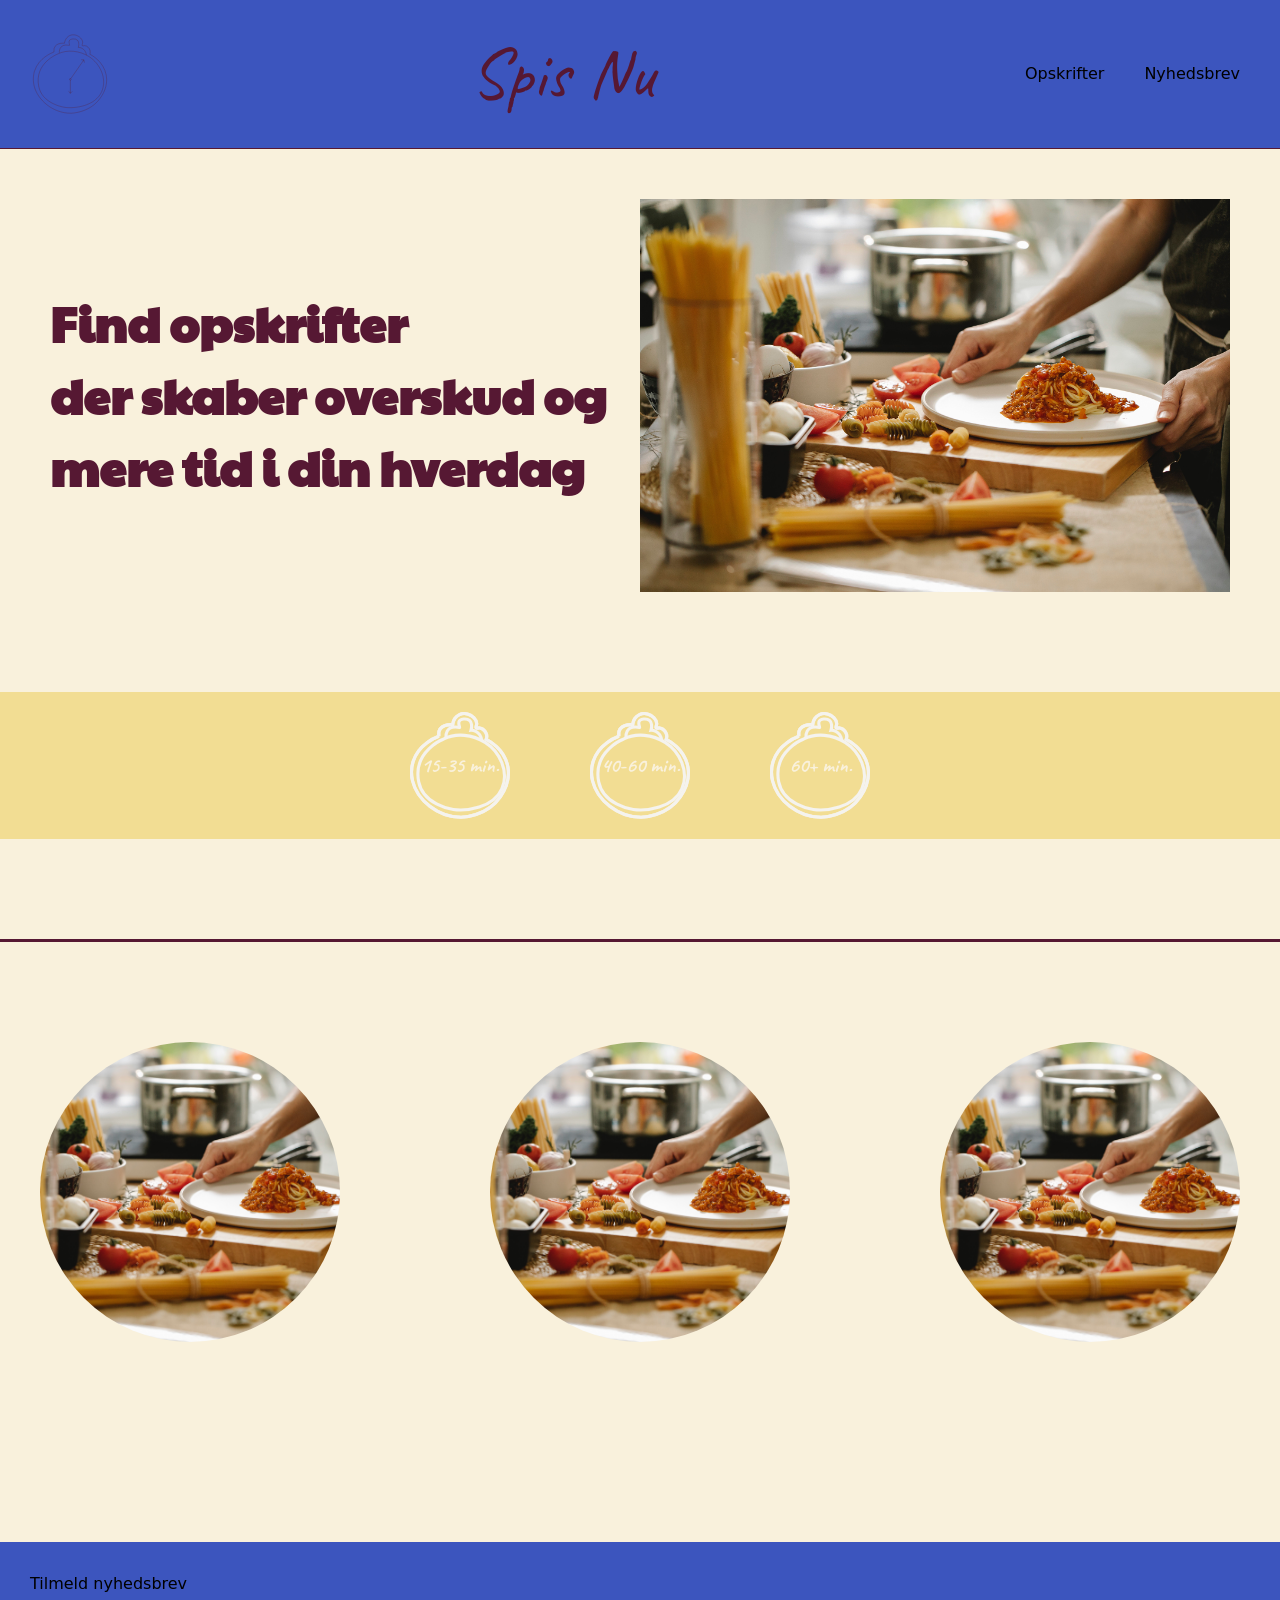
==== index.html @ bd904150 "forside v1" ====
<!DOCTYPE html>
<html lang="da">

<head>
    <meta charset="UTF-8">
    <meta name="viewport" content="width=device-width, initial-scale=1.0">

    <link rel="stylesheet" href="css/style.css">
    <link rel="stylesheet" href="css/global.css">

    <script src="javascript/index.js" defer></script>
    <script src="javascript/burger.js" defer></script>

    <link rel="preconnect" href="https://fonts.googleapis.com">
    <link rel="preconnect" href="https://fonts.gstatic.com" crossorigin>
    <link href="https://fonts.googleapis.com/css2?family=Caveat:wght@400..700&display=swap" rel="stylesheet">

    <link rel="preconnect" href="https://fonts.googleapis.com">
    <link rel="preconnect" href="https://fonts.gstatic.com" crossorigin>
    <link href="https://fonts.googleapis.com/css2?family=Paytone+One&display=swap" rel="stylesheet">

    <title>Forside</title>
</head>

<body>

    <header>

        <div class="header">
            <a href="index.html">
                <img class="logo" src="logo.svg" alt="Logo">
            </a>

            <div class="logotype">
                Spis Nu
            </div>

            <nav>
                <ul class="menu">
                    <li>Opskrifter</li>
                    <li>Nyhedsbrev</li>
                </ul>

                <button class="burger" aria-label="menu">
                    <span class="line"></span>
                    <span class="line"></span>
                    <span class="line"></span>
                </button>
            </nav>

        </div>

    </header>


    <main>

        <div class="grid_forside_1">
            <div class="forside_img">
                <img src="img/forside_billede.webp" alt="billede">
            </div>

            <div class="tekst_forside">
                <h1>Find opskrifter <br> der skaber overskud og <br> mere tid i din hverdag</h1>
            </div>

        </div>


        <div class="flex_tid">



            <div class="tid">
                <img src="img/urminusviser.svg" alt="urskive">
                <p>15-35 min.</p>
            </div>

            <div class="tid">
                <img src="img/urminusviser.svg" alt="urskive">
                <p>40-60 min.</p>
            </div>

            <div class="tid">
                <img src="img/urminusviser.svg" alt="urskive">
                <p>60+ min.</p>
            </div>

        </div>

        <div class="streg">
        </div>

        <div class="forside_retter">

            <div>
                <img src="img/forside_billede.webp" alt="billede">
            </div>

            <div>
                <img src="img/forside_billede.webp" alt="billede">
            </div>

            <div>
                <img src="img/forside_billede.webp" alt="billede">
            </div>

        </div>

    </main>


    <footer>
        <p>Tilmeld nyhedsbrev</p>
    </footer>

</body>

</html>
---- css/style.css ----
/* FORSIDE */

.grid_forside_1 {
  display: grid;
  grid-template-columns: 1fr 1fr;
  margin-block: 50px;
  margin-inline: 50px;
}

.forside_img {
  grid-column: 2;
  grid-row: 1;
}

.tekst_forside {
  grid-column: 1;
  grid-row: 1;
  font-family: Paytone One;
  font-size: 1.5rem;
  font-weight: 200;
  color: var(--PlumColor);
  align-self: center;
}

.flex_tid {
  background-color: var(--SingeviewBoxColor);
  display: flex;
  justify-content: center;
  padding: 20px;
  margin-block: 100px;
}

.tid {
  width: 100px;
  display: grid;
  grid-template-columns: 1fr;
  grid-template-rows: 1fr;
  margin-inline: 40px;
}

.tid img {
  grid-column: 1;
  grid-row: 1;
}

.tid p {
  grid-column: 1;
  grid-row: 1;
  align-content: center;
  justify-self: center;
  font-family: Caveat;
  font-size: 1.3rem;
  color: var(--BackgroundColor);
  font-weight: bold;
}

/* laver en farvet streg som en tom div */
.streg {
  background-color: var(--PlumColor);
  height: 3px;
  margin-block: 100px;
}

/* for at gøre billederne helt runde giver vi dem en border radius på 50%, men da billederne er rektangulære fra start skal vi også gøre dem kvadratiske for at få en perfekt rund cirkel, hvilket vi gør ved at give dem en fast højde og bredde */
.forside_retter img {
  border-radius: 50%;
  align-items: stretch;
  object-fit: cover;
  width: 300px;
  height: 300px;
  margin-inline: 75px;
}

.forside_retter {
  display: flex;
  justify-content: center;
  margin-bottom: 200px;
}
---- css/global.css ----
/* reset */

*,
::before,
::after {
  box-sizing: border-box;
  margin: 0;
  padding: 0;
}

html {
  interpolate-size: allow-keywords;
  font-family: system-ui, sans-serif;
  line-height: 1.5;
  -webkit-font-smoothing: antialiased;
}

h1,
h2 {
  line-height: 1.5;
}

p,
li {
  text-wrap: pretty;
}

img,
svg {
  display: block;
  width: 100%;
  height: auto;
}

label {
  display: block;
}

input,
button,
textarea,
select {
  font: inherit;
  color: inherit;
  background-color: transparent;
  font-size: max(1em, 16px);
}

textarea {
  resize: none;
  min-height: 4lh;
}

legend {
  padding: 0;
}

select,
::picker(select) {
  appearance: base-select;
}

/************************** farver ***********************/
:root {
  --BackgroundColor: #f9f1dc;
  --HeaderFooterColor: #3c55be;
  --CardColor: #e8e3f2;
  --ButtonColor: #1b3d2f;
  --SingeviewBoxColor: #f2dd93;
  --PlumColor: #561833;
}

/******************************* burgermenu ********************/

/* styling af burgermenu streger, og gør burgermenuen usynlig i desktop */
.burger {
  width: 30px;
  height: 20px;
  cursor: pointer;
  display: none;
}

.burger .line {
  display: block;
  width: 100%;
  height: 2px;
  background-color: var(--PlumColor);
  margin-bottom: 5px;
  transition: 0.2s linear;
}

@media (max-width: 800px) {
  .menu {
    display: none;
  }

  .burger {
    display: block;
    background-color: transparent;
    border: 0;
  }

  .burger.active .line:nth-child(1) {
    transform: rotate(45deg) translate(5px, 5px);
    transition: 0.2s linear;
  }

  .burger.active .line:nth-child(2) {
    opacity: 0;
    transition: 0.15s linear;
  }

  .burger.active .line:nth-child(3) {
    transform: rotate(-45deg) translate(5px, -5px);
    transition: 0.2s linear;
  }

  /* burgermenuen når den er foldet ud */
  nav.active .menu {
    display: block;
    background-color: var(--HeaderFooterColor);
    position: absolute;
    border: 1px solid var(--PlumColor);
    top: 80px;
    right: 10px;
    width: 40%;
    box-shadow: 0 10px 10px rgba(0, 0, 0, 0.1);
    z-index: 100;
    padding: 10px;
  }
}

/************************** fonte ***********************/

.caveat {
  font-family: "Caveat", cursive;
  font-optical-sizing: auto;
  font-weight: 600;
  font-style: bold;
}

.paytone-one-regular {
  font-family: "Paytone One", sans-serif;
  font-weight: 400;
  font-style: normal;
}

/************************** global styling ***********************/

/* header */
.logo {
  width: 80px;
  height: auto;
  align-items: center;
}

.header {
  position: sticky;
  top: 0;
  display: flex;
  justify-content: space-between;
  z-index: 1000;
  background-color: var(--HeaderFooterColor);
  padding: 20px;
  border-bottom: 0.5px solid var(--PlumColor);
}

nav li {
  list-style: none;
}

nav {
  align-content: center;
}

.logotype {
  font-family: "Caveat", cursive;
  font-size: 3rem;
  color: var(--PlumColor);
}

/* footer */
footer {
  background-color: var(--HeaderFooterColor);
  padding: 30px;
}

/* body */
body {
  background-color: var(--BackgroundColor);
}

@media (min-width: 800px) {
  /* header */
  nav ul {
    display: flex;
  }

  nav li {
    padding: 20px;
  }

  /* HUSK sæt "spis nu" i midten */
  .logotype {
    font-size: 4.5rem;
  }

  .logo {
    width: 100px;
    height: 108px;
  }
}
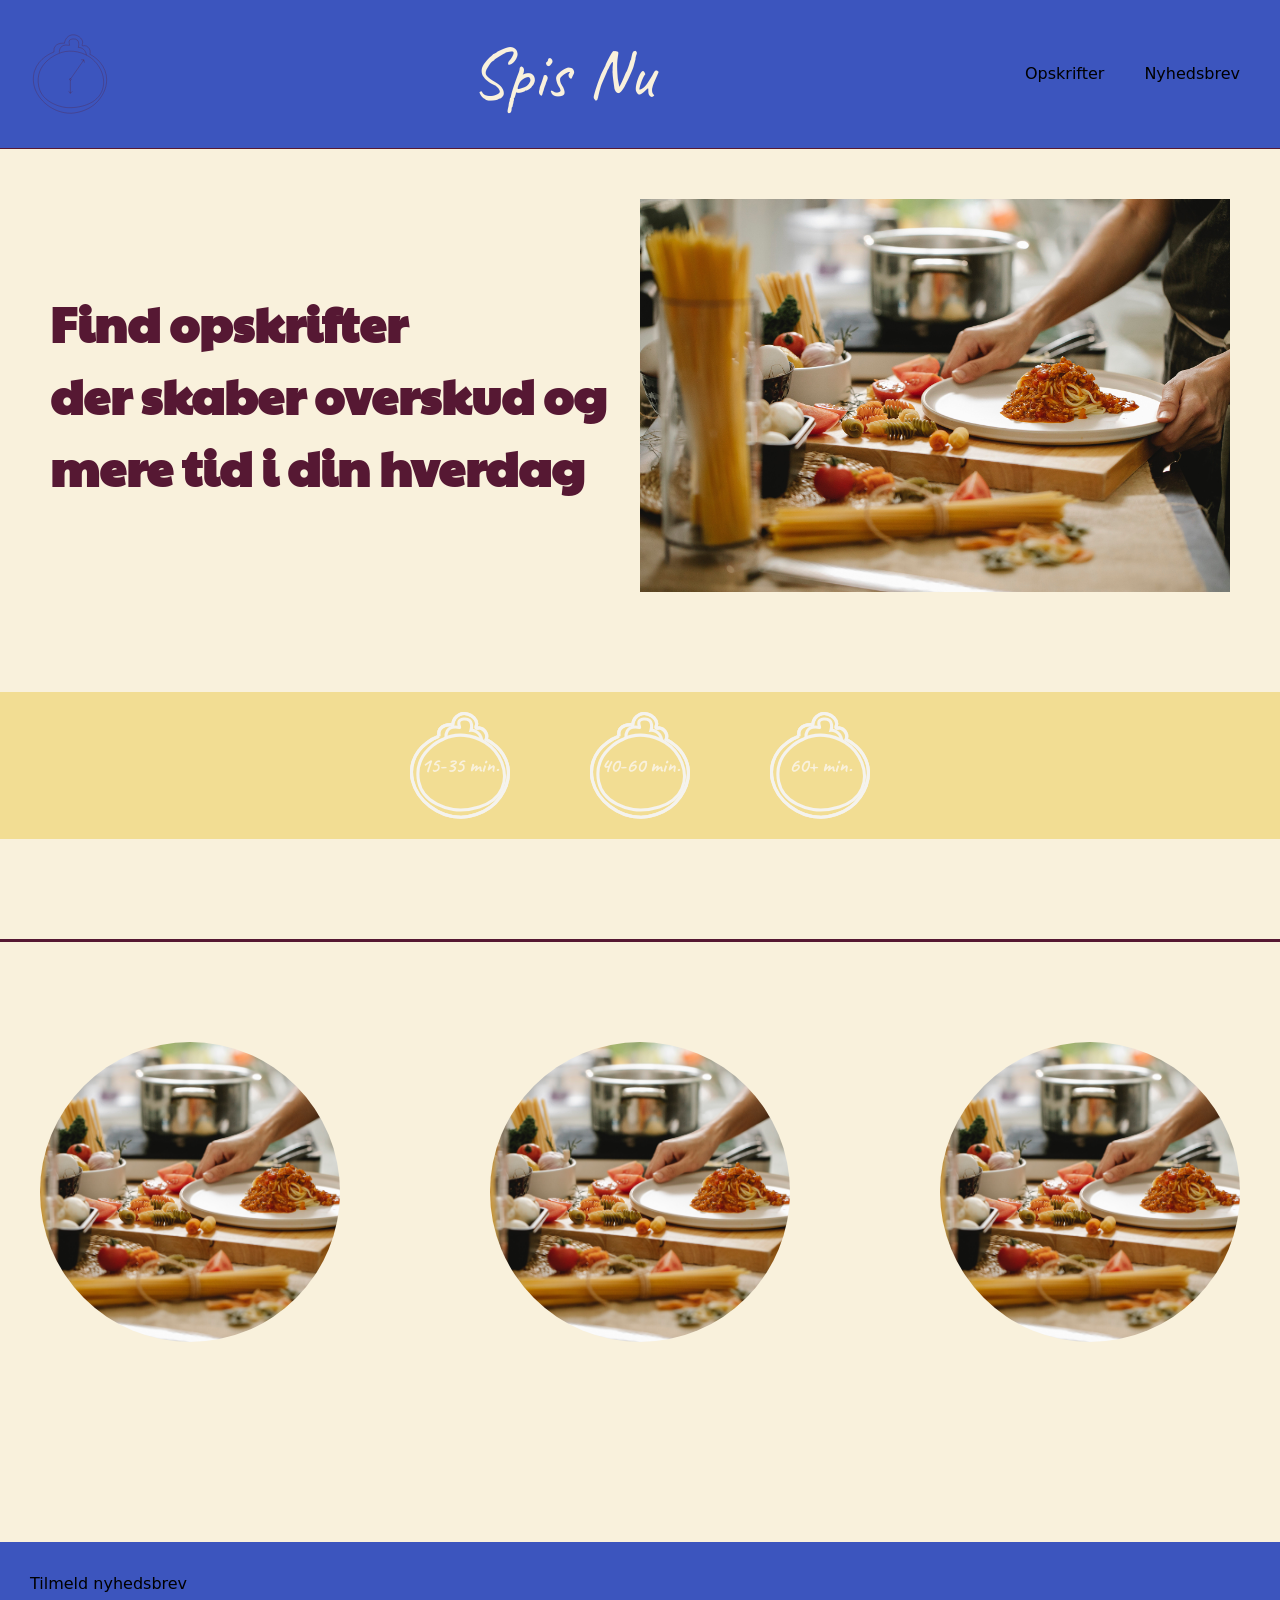
==== commit eff5930f: "anker tagstilføjet" ====
--- a/index.html
+++ b/index.html
@@ -37,7 +37,7 @@
 
             <nav>
                 <ul class="menu">
-                    <li>Opskrifter</li>
+                    <li> <a href="productlist.html"></a> Opskrifter</li>
                     <li>Nyhedsbrev</li>
                 </ul>
 
--- a/css/style.css
+++ b/css/style.css
@@ -76,3 +76,65 @@
   justify-content: center;
   margin-bottom: 200px;
 }
+
+/************************************* produktliste ***********************************/
+
+.produktliste-overskrift {
+  font-family: "Paytone One";
+  color: var(--PlumColor);
+  margin-block: 100px;
+  margin-inline: 50px;
+  font-size: 1.8rem;
+}
+
+.productlist_container {
+  margin-block: 50px;
+  margin-inline: 25px;
+  padding: 25px;
+}
+
+.product {
+  padding: 5px;
+  background-color: var(--SingeviewBoxColor);
+}
+
+.product h2 {
+  margin-block: 20px;
+  font-family: "Caveat", Cursive;
+  font-size: 1.3rem;
+  color: var(--PlumColor);
+}
+
+.filter-btn {
+  border: none;
+  width: 100px;
+  margin-inline: 20px;
+  cursor: pointer;
+  font-family: "Caveat", Cursive;
+  font-size: 1.4rem;
+  color: var(--PlumColor);
+}
+
+.btn_container {
+  justify-self: center;
+  margin-block: 50px;
+}
+
+@media (min-width: 800px) {
+  .productlist_container {
+    display: grid;
+    grid-template-columns: 1fr 1fr 1fr 1fr;
+    gap: 30px;
+  }
+
+  .btn_container {
+    justify-self: left;
+    margin-top: 100px;
+    margin-bottom: 50px;
+    margin-left: 50px;
+  }
+
+  .produktliste-overskrift {
+    font-size: 3rem;
+  }
+}
--- a/css/global.css
+++ b/css/global.css
@@ -176,7 +176,7 @@
 .logotype {
   font-family: "Caveat", cursive;
   font-size: 3rem;
-  color: var(--PlumColor);
+  color: var(--BackgroundColor);
 }
 
 /* footer */
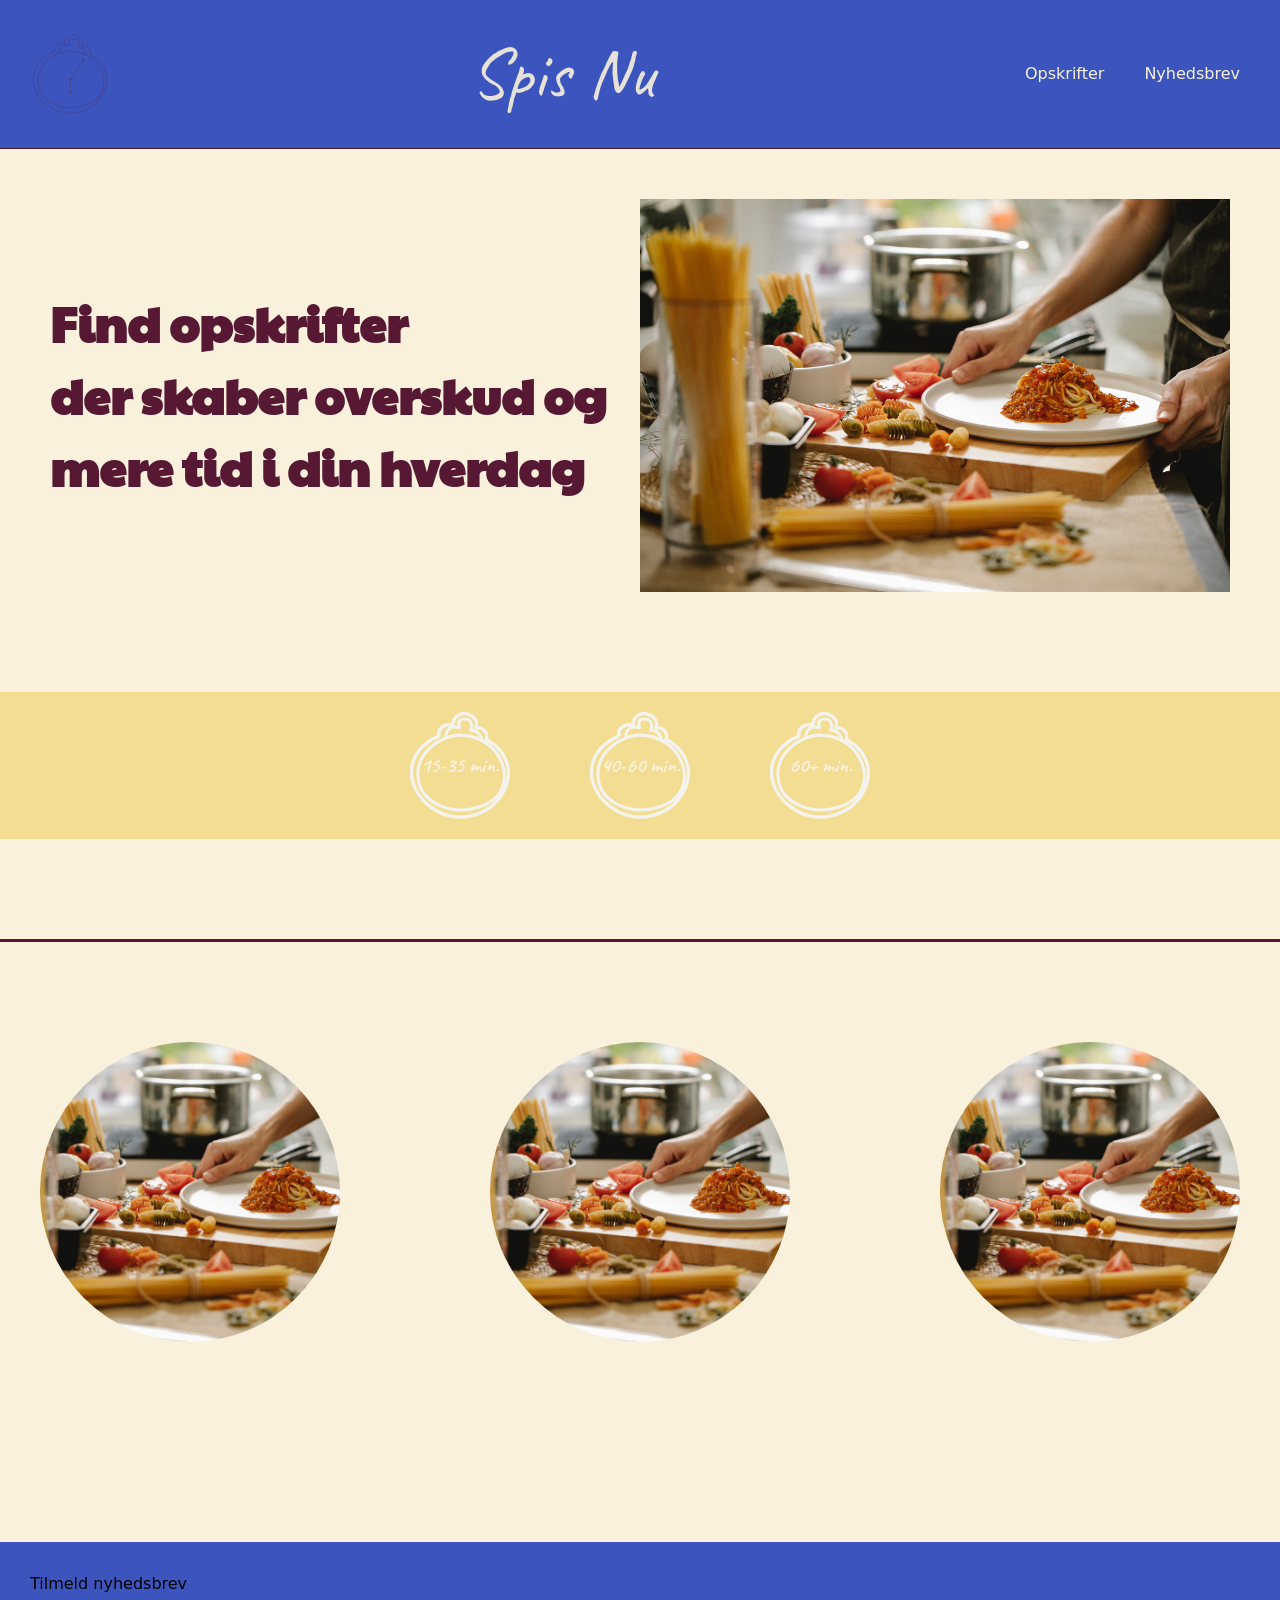
==== commit 0cf0da8d: "anker tags fikset" ====
--- a/index.html
+++ b/index.html
@@ -37,7 +37,7 @@
 
             <nav>
                 <ul class="menu">
-                    <li> <a href="productlist.html"></a> Opskrifter</li>
+                    <li> <a href="productlist.html"> Opskrifter</li></a>
                     <li>Nyhedsbrev</li>
                 </ul>
 
--- a/css/global.css
+++ b/css/global.css
@@ -173,10 +173,20 @@
   align-content: center;
 }
 
+.menu a {
+  text-decoration: none;
+  color: var(--BackgroundColor);
+}
+
+.menu li {
+  color: var(--BackgroundColor);
+}
+
 .logotype {
   font-family: "Caveat", cursive;
   font-size: 3rem;
   color: var(--BackgroundColor);
+  opacity: 0.9;
 }
 
 /* footer */
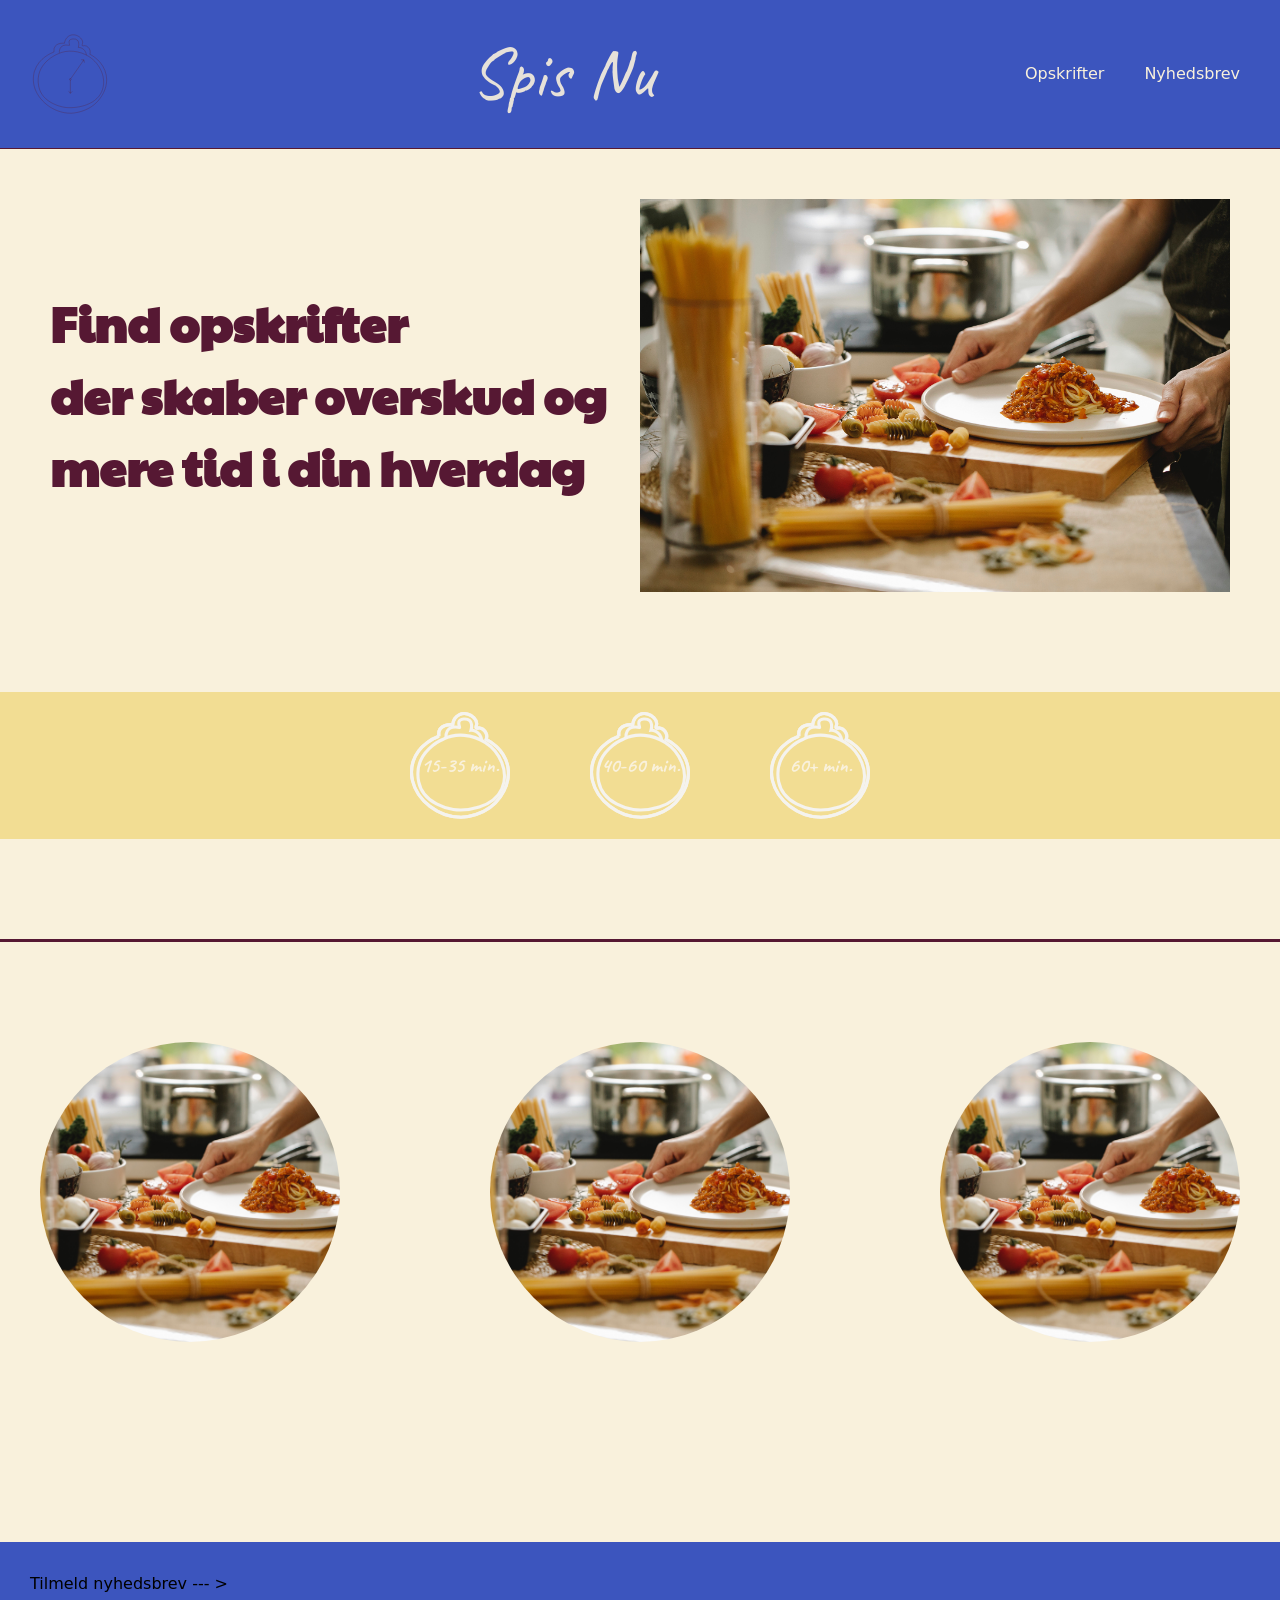
==== commit 418fc3ee: "klar til singleView" ====
--- a/index.html
+++ b/index.html
@@ -37,7 +37,7 @@
 
             <nav>
                 <ul class="menu">
-                    <li> <a href="productlist.html"> Opskrifter</li></a>
+                    <li>Opskrifter</li>
                     <li>Nyhedsbrev</li>
                 </ul>
 
@@ -111,7 +111,7 @@
 
 
     <footer>
-        <p>Tilmeld nyhedsbrev</p>
+        <p>Tilmeld nyhedsbrev --- > </p>
     </footer>
 
 </body>
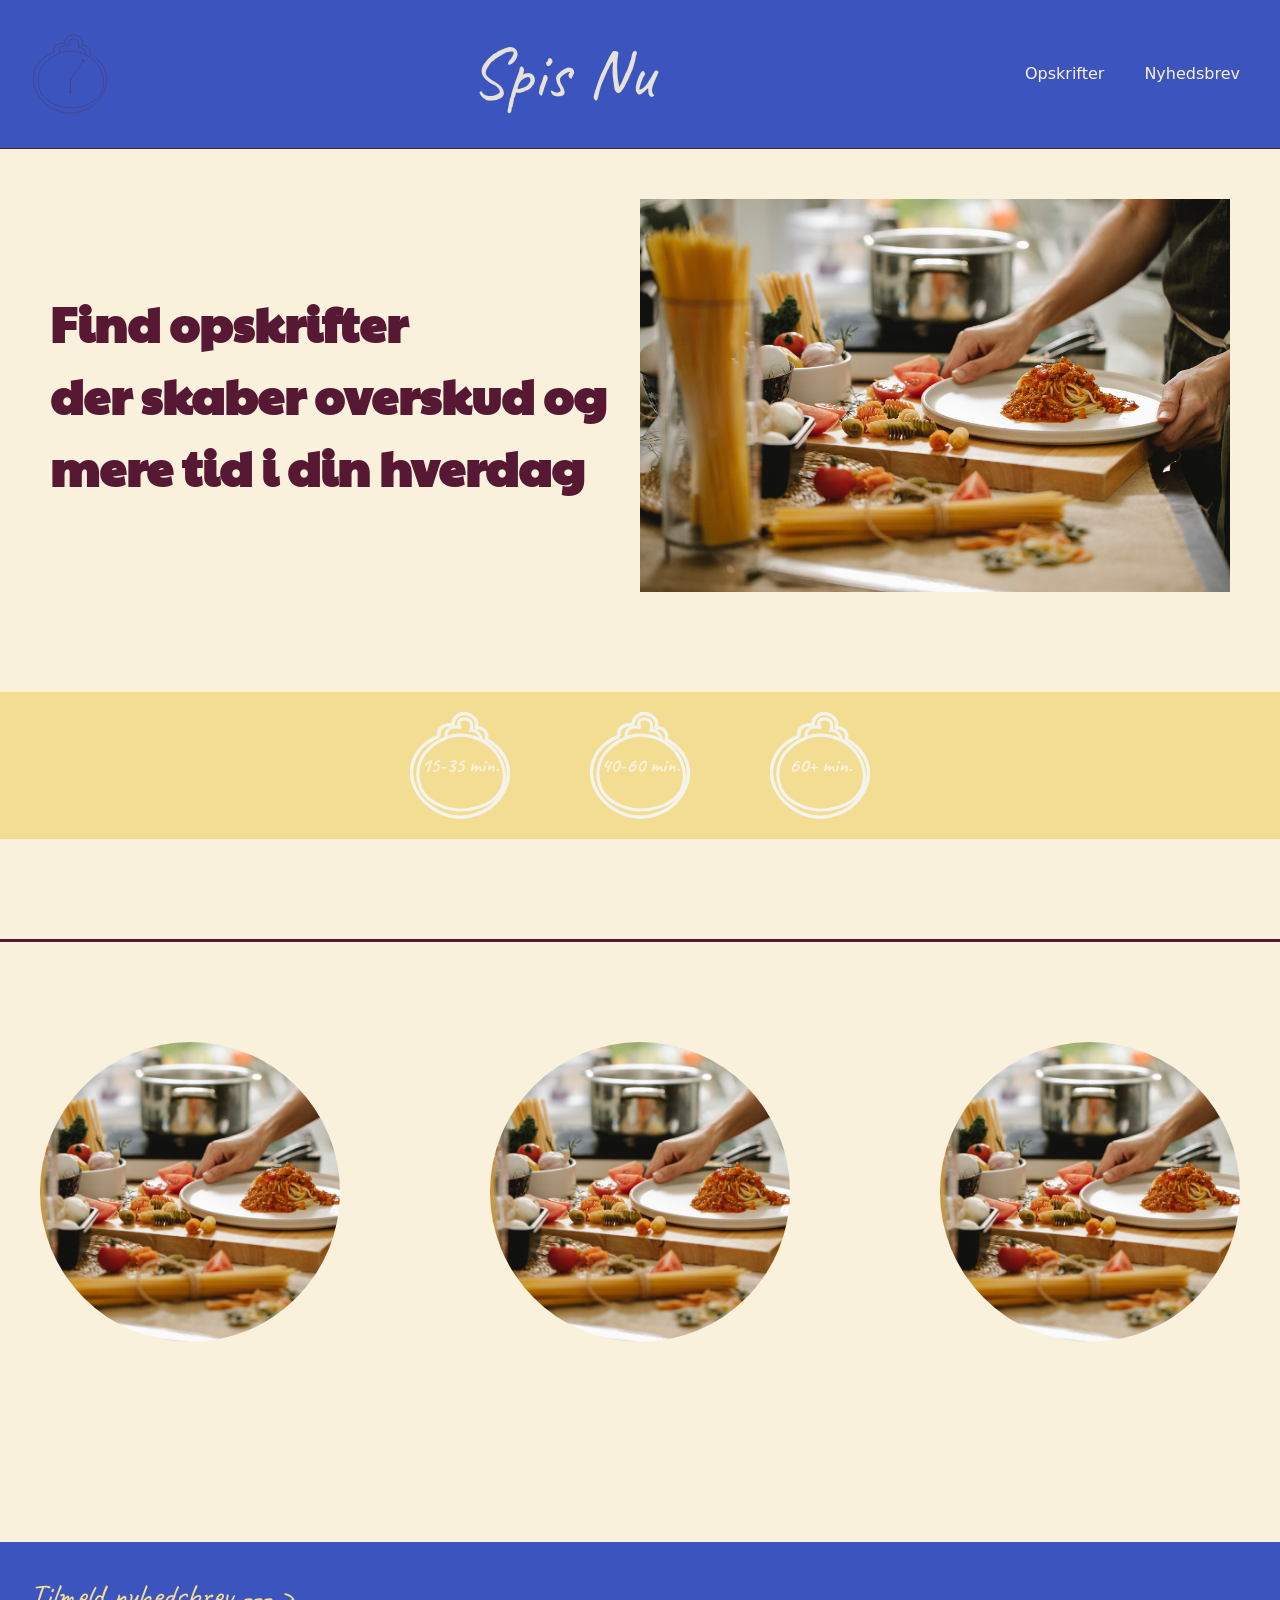
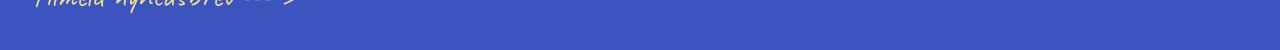
==== commit 33bc2305: "Merge branch 'main' of https://github.com/tema8karlaogsara/tema8 into singleview_v1" ====
--- a/index.html
+++ b/index.html
@@ -37,7 +37,7 @@
 
             <nav>
                 <ul class="menu">
-                    <li>Opskrifter</li>
+                    <li> <a href="productlist.html"> Opskrifter</li></a>
                     <li>Nyhedsbrev</li>
                 </ul>
 
--- a/css/global.css
+++ b/css/global.css
@@ -192,6 +192,9 @@
 /* footer */
 footer {
   background-color: var(--HeaderFooterColor);
+  color: var(--SingeviewBoxColor);
+  font-family: "Caveat", cursive;
+  font-size: 2rem;
   padding: 30px;
 }
 
